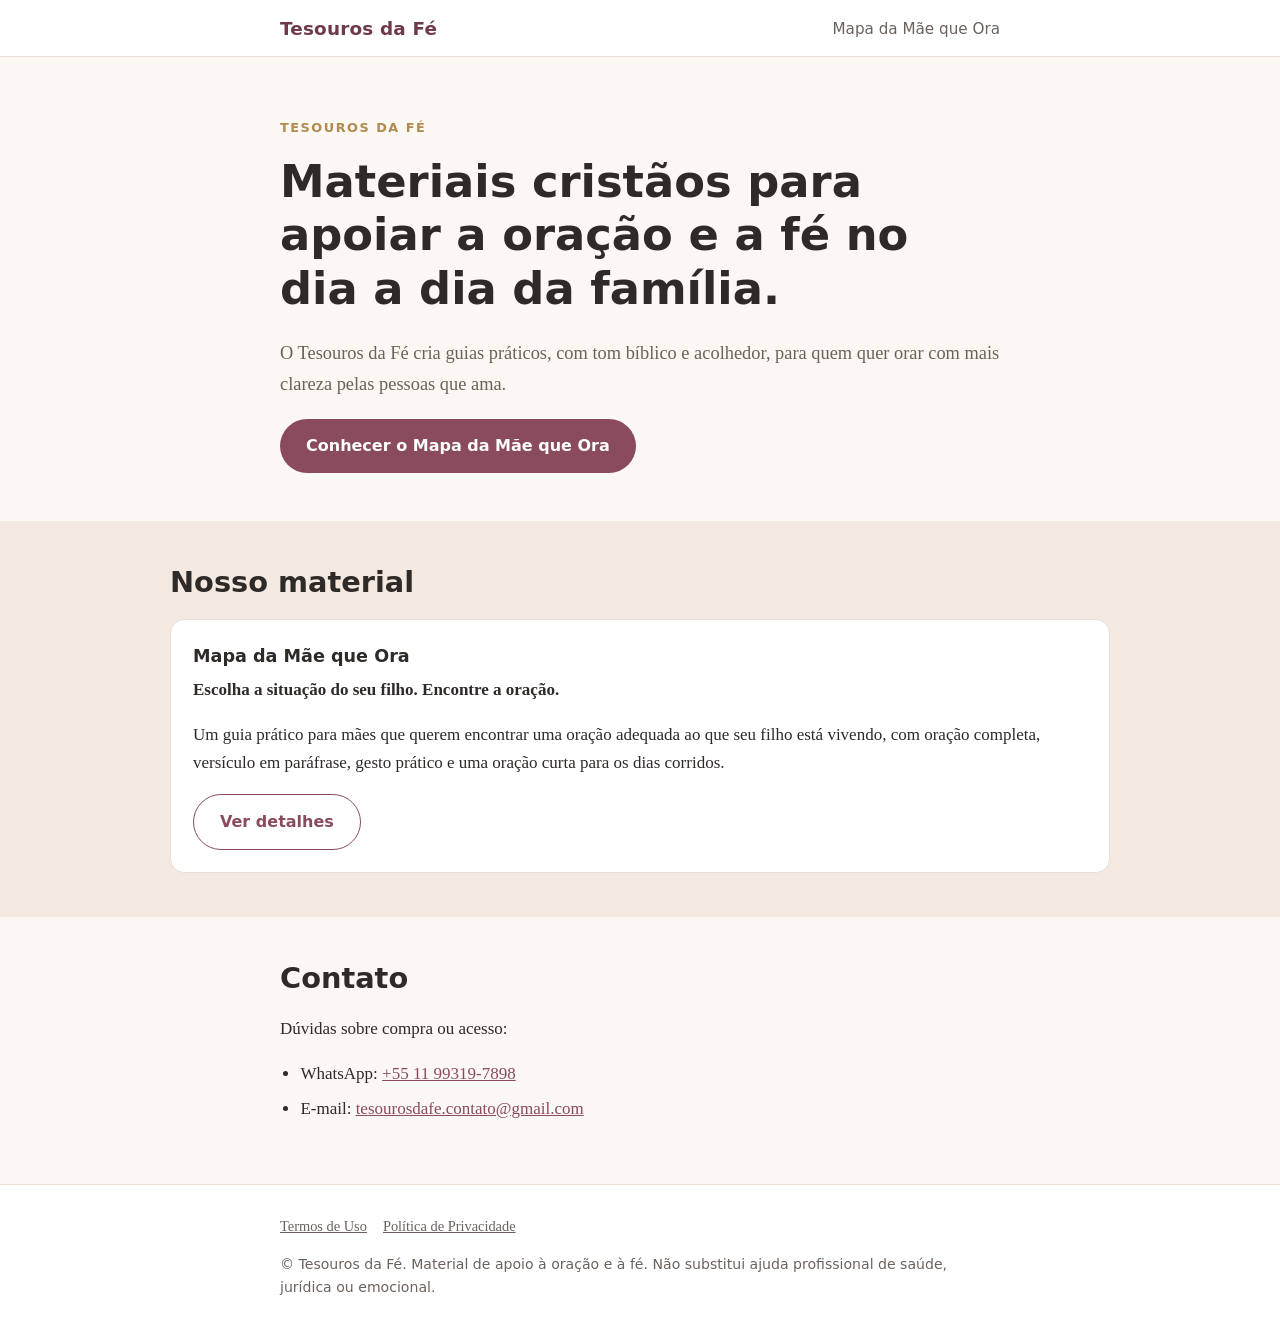
==== index.html @ fd704a69 "Site inicial do Tesouros da Fé Co-Authored-By: Claude Sonnet 5.5 <noreply@anthropic.com>" ====
<!doctype html>
<html lang="pt-BR">
<head>
<meta charset="utf-8">
<meta name="viewport" content="width=device-width,initial-scale=1">
<title>Tesouros da Fé</title>
<meta name="description" content="Tesouros da Fé: materiais cristãos para apoiar a oração e a fé no dia a dia da família. Conheça o Mapa da Mãe que Ora.">
<link rel="canonical" href="https://tesourosdafe.site/">
<link rel="stylesheet" href="assets/style.css">
</head>
<body>
<header class="site"><div class="wrap">
  <a class="brand" href="./">Tesouros da Fé</a>
  <nav class="nav"><a href="mapa-da-mae-que-ora/">Mapa da Mãe que Ora</a></nav>
</div></header>

<main>
<section class="hero"><div class="wrap">
  <span class="eyebrow">Tesouros da Fé</span>
  <h1>Materiais cristãos para apoiar a oração e a fé no dia a dia da família.</h1>
  <p class="lead">O Tesouros da Fé cria guias práticos, com tom bíblico e acolhedor, para quem quer orar com mais clareza pelas pessoas que ama.</p>
  <div class="actions"><a class="btn" href="mapa-da-mae-que-ora/">Conhecer o Mapa da Mãe que Ora</a></div>
</div></section>

<section class="alt"><div class="wrap wide">
  <h2>Nosso material</h2>
  <div class="card">
    <h3 style="margin-top:0">Mapa da Mãe que Ora</h3>
    <p><strong>Escolha a situação do seu filho. Encontre a oração.</strong></p>
    <p>Um guia prático para mães que querem encontrar uma oração adequada ao que seu filho está vivendo, com oração completa, versículo em paráfrase, gesto prático e uma oração curta para os dias corridos.</p>
    <a class="btn ghost" href="mapa-da-mae-que-ora/">Ver detalhes</a>
  </div>
</div></section>

<section><div class="wrap">
  <h2>Contato</h2>
  <p>Dúvidas sobre compra ou acesso:</p>
  <ul class="dash">
    <li>WhatsApp: <a href="https://wa.me/5511993197898">+55 11 99319-7898</a></li>
    <li>E-mail: <a href="mailto:tesourosdafe.contato@gmail.com">tesourosdafe.contato@gmail.com</a></li>
  </ul>
</div></section>
</main>

<footer class="site"><div class="wrap">
  <p><a href="termos/">Termos de Uso</a><a href="privacidade/">Política de Privacidade</a></p>
  <p class="small">© Tesouros da Fé. Material de apoio à oração e à fé. Não substitui ajuda profissional de saúde, jurídica ou emocional.</p>
</div></footer>
</body>
</html>
---- assets/style.css ----
:root{
  --bg:#fbf7f2;--surface:#ffffff;--ink:#2e2a28;--muted:#6b625d;
  --accent:#8a4b5c;--accent-dark:#6e3a49;--gold:#b08a4e;--line:#eadfd6;--soft:#f3e9e1;
  --radius:14px;
}
*{box-sizing:border-box}
html{-webkit-text-size-adjust:100%}
body{margin:0;background:var(--bg);color:var(--ink);font:17px/1.65 Georgia,"Times New Roman",serif}
h1,h2,h3,.btn,.nav,.eyebrow,.small{font-family:system-ui,-apple-system,"Segoe UI",Roboto,Arial,sans-serif}
h1{font-size:clamp(1.9rem,6vw,2.8rem);line-height:1.2;margin:.3em 0 .5em;font-weight:700}
h2{font-size:clamp(1.4rem,4.5vw,1.8rem);line-height:1.25;margin:0 0 .6em}
h3{font-size:1.1rem;margin:1.2em 0 .3em}
p{margin:0 0 1em}
a{color:var(--accent)}
.wrap{max-width:760px;margin:0 auto;padding:0 20px}
.wide{max-width:980px}
header.site{background:var(--surface);border-bottom:1px solid var(--line)}
header.site .wrap{display:flex;align-items:center;justify-content:space-between;gap:12px;padding-top:14px;padding-bottom:14px;flex-wrap:wrap}
.brand{font:700 1.15rem system-ui,sans-serif;color:var(--accent-dark);text-decoration:none;letter-spacing:.01em}
.nav a{margin-left:16px;font-size:.95rem;color:var(--muted);text-decoration:none}
.nav a:hover{color:var(--accent)}
section{padding:44px 0}
section.alt{background:var(--soft)}
.hero{padding:56px 0 48px}
.eyebrow{display:inline-block;font-size:.8rem;letter-spacing:.12em;text-transform:uppercase;color:var(--gold);font-weight:600}
.lead{font-size:1.15rem;color:var(--muted)}
.btn{display:inline-block;background:var(--accent);color:#fff;text-decoration:none;font-weight:600;padding:14px 26px;border-radius:999px;font-size:1rem}
.btn:hover{background:var(--accent-dark)}
.btn.ghost{background:transparent;color:var(--accent);border:1.5px solid var(--accent)}
.btn.ghost:hover{background:var(--soft)}
.actions{display:flex;gap:12px;flex-wrap:wrap;margin-top:20px}
.card{background:var(--surface);border:1px solid var(--line);border-radius:var(--radius);padding:22px}
.grid{display:grid;gap:16px;grid-template-columns:1fr}
@media(min-width:640px){.grid.two{grid-template-columns:1fr 1fr}.grid.three{grid-template-columns:repeat(3,1fr)}}
.check{list-style:none;padding:0;margin:0 0 1em}
.check li{padding-left:1.6em;position:relative;margin-bottom:.55em}
.check li::before{content:"✓";position:absolute;left:0;color:var(--gold);font-weight:700}
.dash{padding-left:1.2em}
.dash li{margin-bottom:.4em}
.small{font-size:.88rem;color:var(--muted)}
.price{font:700 2rem system-ui,sans-serif;color:var(--accent-dark)}
.note{border-left:3px solid var(--gold);background:var(--surface);padding:14px 18px;border-radius:0 var(--radius) var(--radius) 0;font-size:.95rem;color:var(--muted)}
.ph{background:#fff3cd;color:#664d03;padding:0 4px;border-radius:3px;font-family:system-ui,sans-serif;font-size:.92em}
details{background:var(--surface);border:1px solid var(--line);border-radius:var(--radius);padding:14px 18px;margin-bottom:10px}
summary{cursor:pointer;font:600 1rem system-ui,sans-serif}
details p{margin:.7em 0 0}
footer.site{border-top:1px solid var(--line);background:var(--surface);padding:30px 0;font-size:.9rem;color:var(--muted)}
footer.site a{color:var(--muted);margin-right:16px}
.legal h2{margin-top:1.6em;font-size:1.25rem}
.legal .banner{background:#fff3cd;border:1px solid #e6d28a;color:#664d03;padding:12px 16px;border-radius:var(--radius);font:.92rem system-ui,sans-serif;margin-bottom:24px}
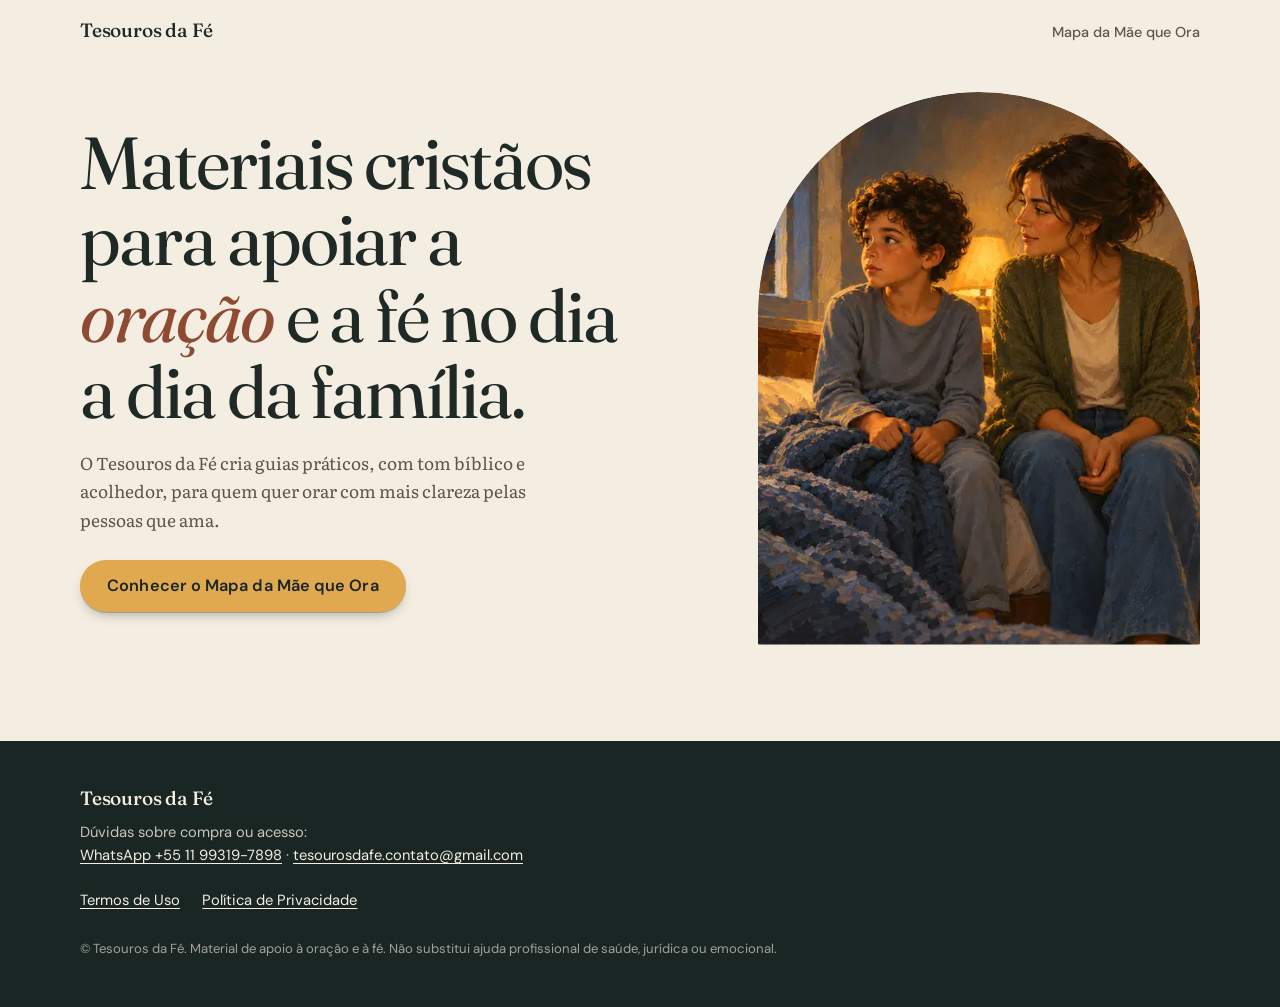
==== commit 037a8821: "Publica versão visual aprovada do site (imagens, fontes, favicon) Inclui imagens WebP derivadas das " ====
--- a/index.html
+++ b/index.html
@@ -5,46 +5,39 @@
 <meta name="viewport" content="width=device-width,initial-scale=1">
 <title>Tesouros da Fé</title>
 <meta name="description" content="Tesouros da Fé: materiais cristãos para apoiar a oração e a fé no dia a dia da família. Conheça o Mapa da Mãe que Ora.">
+<meta name="theme-color" content="#f4eee2">
 <link rel="canonical" href="https://tesourosdafe.site/">
+<link rel="preload" href="assets/fonts/fraunces.woff2" as="font" type="font/woff2" crossorigin>
+<link rel="icon" href="assets/favicon.svg" type="image/svg+xml">
 <link rel="stylesheet" href="assets/style.css">
+<script>document.documentElement.classList.add('js');setTimeout(function(){document.documentElement.classList.remove('js')},5000)</script>
 </head>
 <body>
+<a class="skip" href="#conteudo">Ir para o conteúdo</a>
 <header class="site"><div class="wrap">
   <a class="brand" href="./">Tesouros da Fé</a>
-  <nav class="nav"><a href="mapa-da-mae-que-ora/">Mapa da Mãe que Ora</a></nav>
+  <nav class="nav" aria-label="Principal"><a href="mapa-da-mae-que-ora/">Mapa da Mãe que Ora</a></nav>
 </div></header>
 
-<main>
+<main id="conteudo">
 <section class="hero"><div class="wrap">
-  <span class="eyebrow">Tesouros da Fé</span>
-  <h1>Materiais cristãos para apoiar a oração e a fé no dia a dia da família.</h1>
-  <p class="lead">O Tesouros da Fé cria guias práticos, com tom bíblico e acolhedor, para quem quer orar com mais clareza pelas pessoas que ama.</p>
-  <div class="actions"><a class="btn" href="mapa-da-mae-que-ora/">Conhecer o Mapa da Mãe que Ora</a></div>
-</div></section>
-
-<section class="alt"><div class="wrap wide">
-  <h2>Nosso material</h2>
-  <div class="card">
-    <h3 style="margin-top:0">Mapa da Mãe que Ora</h3>
-    <p><strong>Escolha a situação do seu filho. Encontre a oração.</strong></p>
-    <p>Um guia prático para mães que querem encontrar uma oração adequada ao que seu filho está vivendo, com oração completa, versículo em paráfrase, gesto prático e uma oração curta para os dias corridos.</p>
-    <a class="btn ghost" href="mapa-da-mae-que-ora/">Ver detalhes</a>
+  <div class="txt">
+    <h1>Materiais cristãos para apoiar a <em>oração</em> e a fé no dia a dia da família.</h1>
+    <p class="sub">O Tesouros da Fé cria guias práticos, com tom bíblico e acolhedor, para quem quer orar com mais clareza pelas pessoas que ama.</p>
+    <a class="btn" href="mapa-da-mae-que-ora/">Conhecer o Mapa da Mãe que Ora</a>
   </div>
-</div></section>
-
-<section><div class="wrap">
-  <h2>Contato</h2>
-  <p>Dúvidas sobre compra ou acesso:</p>
-  <ul class="dash">
-    <li>WhatsApp: <a href="https://wa.me/5511993197898">+55 11 99319-7898</a></li>
-    <li>E-mail: <a href="mailto:tesourosdafe.contato@gmail.com">tesourosdafe.contato@gmail.com</a></li>
-  </ul>
+  <div class="arco">
+    <img src="assets/img/s1-640.webp" srcset="assets/img/s1-640.webp 640w, assets/img/s1-1100.webp 1100w" sizes="(min-width:960px) 480px, 90vw" width="1100" height="1100" fetchpriority="high" alt="Mãe e filho sentados lado a lado na cama, à noite, olhando na mesma direção">
+  </div>
 </div></section>
 </main>
 
 <footer class="site"><div class="wrap">
-  <p><a href="termos/">Termos de Uso</a><a href="privacidade/">Política de Privacidade</a></p>
-  <p class="small">© Tesouros da Fé. Material de apoio à oração e à fé. Não substitui ajuda profissional de saúde, jurídica ou emocional.</p>
+  <a class="brand" href="./">Tesouros da Fé</a>
+  <p style="margin:0">Dúvidas sobre compra ou acesso:<br><a href="https://wa.me/5511993197898">WhatsApp +55 11 99319-7898</a> · <a href="mailto:tesourosdafe.contato@gmail.com">tesourosdafe.contato@gmail.com</a></p>
+  <div class="links"><a href="termos/">Termos de Uso</a><a href="privacidade/">Política de Privacidade</a></div>
+  <p class="fine">© Tesouros da Fé. Material de apoio à oração e à fé. Não substitui ajuda profissional de saúde, jurídica ou emocional.</p>
 </div></footer>
+<script src="assets/site.js" defer></script>
 </body>
 </html>
--- a/assets/style.css
+++ b/assets/style.css
@@ -1,50 +1,228 @@
+/* Tesouros da Fé — sistema visual. Tokens herdados do próprio Mapa (PDF final). */
+@font-face{font-family:Fraunces;font-style:normal;font-weight:100 900;font-display:swap;src:url(fonts/fraunces.woff2) format("woff2")}
+@font-face{font-family:Fraunces;font-style:italic;font-weight:300 700;font-display:swap;src:url(fonts/fraunces-italic.woff2) format("woff2")}
+@font-face{font-family:Literata;font-style:normal;font-weight:300 700;font-display:swap;src:url(fonts/literata.woff2) format("woff2")}
+@font-face{font-family:Literata;font-style:italic;font-weight:300 700;font-display:swap;src:url(fonts/literata-italic.woff2) format("woff2")}
+@font-face{font-family:"DM Sans";font-style:normal;font-weight:300 700;font-display:swap;src:url(fonts/dm-sans.woff2) format("woff2")}
+
 :root{
-  --bg:#fbf7f2;--surface:#ffffff;--ink:#2e2a28;--muted:#6b625d;
-  --accent:#8a4b5c;--accent-dark:#6e3a49;--gold:#b08a4e;--line:#eadfd6;--soft:#f3e9e1;
-  --radius:14px;
+  --papel:#f4eee2;--linho:#ebe2d0;--tinta:#1f2a27;--musgo:#2f4a44;--noite:#1a2623;
+  --terra:#8f4a33;--terra-m:#a85f45;--ocre:#c79a4e;--ambar:#f0c478;--acao:#e0a94f;
+  --cinza:#5d574b;--linha:rgba(31,42,39,.16);--linha-noite:rgba(244,238,226,.18);
+  --serif:Fraunces,Georgia,"Times New Roman",serif;
+  --texto:Literata,Georgia,serif;
+  --sans:"DM Sans",system-ui,-apple-system,"Segoe UI",Roboto,sans-serif;
+  --gut:1.25rem;
+  --arco:999px 999px 6px 6px;
+  --out:cubic-bezier(.16,1,.3,1);
+  color-scheme:light;
 }
 *{box-sizing:border-box}
-html{-webkit-text-size-adjust:100%}
-body{margin:0;background:var(--bg);color:var(--ink);font:17px/1.65 Georgia,"Times New Roman",serif}
-h1,h2,h3,.btn,.nav,.eyebrow,.small{font-family:system-ui,-apple-system,"Segoe UI",Roboto,Arial,sans-serif}
-h1{font-size:clamp(1.9rem,6vw,2.8rem);line-height:1.2;margin:.3em 0 .5em;font-weight:700}
-h2{font-size:clamp(1.4rem,4.5vw,1.8rem);line-height:1.25;margin:0 0 .6em}
-h3{font-size:1.1rem;margin:1.2em 0 .3em}
+html{-webkit-text-size-adjust:100%;scroll-behavior:smooth;scrollbar-color:var(--terra-m) var(--linho);scroll-padding-top:1rem}
+body{margin:0;background:var(--papel);color:var(--tinta);font:400 1.0625rem/1.65 var(--texto);text-rendering:optimizeLegibility;-webkit-font-smoothing:antialiased;overflow-x:hidden}
+img{display:block;max-width:100%;height:auto}
+a{color:var(--terra);text-underline-offset:.2em;text-decoration-thickness:1px}
+::selection{background:var(--ambar);color:var(--noite)}
+:focus-visible{outline:2px solid var(--terra);outline-offset:3px;border-radius:3px}
+.night :focus-visible{outline-color:var(--ambar)}
 p{margin:0 0 1em}
-a{color:var(--accent)}
-.wrap{max-width:760px;margin:0 auto;padding:0 20px}
-.wide{max-width:980px}
-header.site{background:var(--surface);border-bottom:1px solid var(--line)}
-header.site .wrap{display:flex;align-items:center;justify-content:space-between;gap:12px;padding-top:14px;padding-bottom:14px;flex-wrap:wrap}
-.brand{font:700 1.15rem system-ui,sans-serif;color:var(--accent-dark);text-decoration:none;letter-spacing:.01em}
-.nav a{margin-left:16px;font-size:.95rem;color:var(--muted);text-decoration:none}
-.nav a:hover{color:var(--accent)}
-section{padding:44px 0}
-section.alt{background:var(--soft)}
-.hero{padding:56px 0 48px}
-.eyebrow{display:inline-block;font-size:.8rem;letter-spacing:.12em;text-transform:uppercase;color:var(--gold);font-weight:600}
-.lead{font-size:1.15rem;color:var(--muted)}
-.btn{display:inline-block;background:var(--accent);color:#fff;text-decoration:none;font-weight:600;padding:14px 26px;border-radius:999px;font-size:1rem}
-.btn:hover{background:var(--accent-dark)}
-.btn.ghost{background:transparent;color:var(--accent);border:1.5px solid var(--accent)}
-.btn.ghost:hover{background:var(--soft)}
-.actions{display:flex;gap:12px;flex-wrap:wrap;margin-top:20px}
-.card{background:var(--surface);border:1px solid var(--line);border-radius:var(--radius);padding:22px}
-.grid{display:grid;gap:16px;grid-template-columns:1fr}
-@media(min-width:640px){.grid.two{grid-template-columns:1fr 1fr}.grid.three{grid-template-columns:repeat(3,1fr)}}
-.check{list-style:none;padding:0;margin:0 0 1em}
-.check li{padding-left:1.6em;position:relative;margin-bottom:.55em}
-.check li::before{content:"✓";position:absolute;left:0;color:var(--gold);font-weight:700}
-.dash{padding-left:1.2em}
-.dash li{margin-bottom:.4em}
-.small{font-size:.88rem;color:var(--muted)}
-.price{font:700 2rem system-ui,sans-serif;color:var(--accent-dark)}
-.note{border-left:3px solid var(--gold);background:var(--surface);padding:14px 18px;border-radius:0 var(--radius) var(--radius) 0;font-size:.95rem;color:var(--muted)}
-.ph{background:#fff3cd;color:#664d03;padding:0 4px;border-radius:3px;font-family:system-ui,sans-serif;font-size:.92em}
-details{background:var(--surface);border:1px solid var(--line);border-radius:var(--radius);padding:14px 18px;margin-bottom:10px}
-summary{cursor:pointer;font:600 1rem system-ui,sans-serif}
-details p{margin:.7em 0 0}
-footer.site{border-top:1px solid var(--line);background:var(--surface);padding:30px 0;font-size:.9rem;color:var(--muted)}
-footer.site a{color:var(--muted);margin-right:16px}
-.legal h2{margin-top:1.6em;font-size:1.25rem}
-.legal .banner{background:#fff3cd;border:1px solid #e6d28a;color:#664d03;padding:12px 16px;border-radius:var(--radius);font:.92rem system-ui,sans-serif;margin-bottom:24px}
+h1,h2,h3{font-family:var(--serif);font-weight:400;margin:0;text-wrap:balance;letter-spacing:-.015em}
+h1{font-size:clamp(2.15rem,9.4vw,4.6rem);line-height:1.04;letter-spacing:-.028em}
+h2{font-size:clamp(1.85rem,6.8vw,3rem);line-height:1.1}
+h3{font-size:1.4rem;line-height:1.2}
+em{font-style:italic}
+.wrap{width:min(100% - 2*var(--gut),70rem);margin-inline:auto}
+.small{font:400 .9rem/1.5 var(--sans);color:var(--cinza)}
+.skip{position:absolute;left:-999px;top:0;background:var(--noite);color:var(--papel);padding:.6rem 1rem;font:500 .9rem var(--sans);z-index:99}
+.skip:focus{left:var(--gut);top:.5rem}
+
+/* topo */
+header.site{padding:1rem 0}
+header.site .wrap{display:flex;align-items:baseline;justify-content:space-between;gap:1rem}
+.brand{white-space:nowrap;font:500 1.2rem/1 var(--serif);letter-spacing:-.01em;color:var(--tinta);text-decoration:none}
+.nav a{font:500 .9rem var(--sans);color:var(--cinza);text-decoration:none;margin-left:1.25rem;padding:.5rem 0}
+.nav a:hover{color:var(--terra)}
+@media (max-width:379px){.nav a:first-child:not(:last-child){display:none}}
+
+/* botão: única ação da página */
+.btn{display:inline-flex;align-items:center;justify-content:center;min-height:3.25rem;padding:.8rem 1.7rem;background:var(--acao);color:var(--noite);font:600 1.02rem/1.2 var(--sans);letter-spacing:.005em;text-decoration:none;border-radius:999px;border:0;cursor:pointer;box-shadow:0 1px 0 rgba(0,0,0,.18),0 6px 14px -6px rgba(0,0,0,.4);transition:background .25s var(--out),transform .25s var(--out),box-shadow .25s var(--out)}
+.btn:hover{background:var(--ambar);transform:translateY(-1px);box-shadow:0 1px 0 rgba(0,0,0,.18),0 10px 18px -8px rgba(0,0,0,.45)}
+.btn:active{transform:translateY(0)}
+.btn.block{display:flex;width:100%}
+.btn.ghost{background:transparent;color:var(--tinta);box-shadow:inset 0 0 0 1.5px var(--tinta)}
+.btn.ghost:hover{background:var(--linho)}
+.night .btn{background:var(--ambar);color:var(--noite)}
+.night .btn:hover{background:#f7d79a}
+.micro{font:400 .86rem/1.4 var(--sans);color:var(--cinza);margin:.85rem 0 0}
+.night .micro{color:rgba(244,238,226,.72)}
+
+/* seções */
+section{padding:4.25rem 0}
+.lead{font-size:1.12rem;color:var(--cinza);max-width:34rem}
+.night{background:var(--noite);color:var(--papel)}
+.night .lead{color:rgba(244,238,226,.78)}
+.linho{background:var(--linho)}
+.head{margin-bottom:2.25rem}
+.head h2{max-width:20ch}
+.head .lead{margin:1rem 0 0}
+
+/* hero */
+.hero{padding:1rem 0 3.5rem}
+.hero .wrap{display:grid;gap:2rem}
+.hero h1 em{color:var(--terra)}
+.hero .sub{font-size:1.08rem;color:var(--cinza);margin:1.1rem 0 1.6rem;max-width:30rem}
+.arco{border-radius:var(--arco);overflow:hidden;background:var(--linho)}
+.arco img{width:100%;height:100%;object-fit:cover}
+.hero .arco{aspect-ratio:4/5;width:min(100%,30rem);margin-inline:auto}
+.hero .arco img{object-position:56% 50%}
+
+/* como funciona — tipografia, sem cartões */
+.passos{list-style:none;margin:0;padding:0;counter-reset:p;border-top:1px solid var(--linha)}
+.passos li{display:grid;grid-template-columns:3.2rem 1fr;gap:.25rem 1rem;padding:1.5rem 0;border-bottom:1px solid var(--linha);counter-increment:p}
+.passos li::before{content:counter(p);font:italic 400 3rem/.9 var(--serif);color:var(--terra);grid-row:span 2}
+.passos h3{font-size:1.35rem}
+.passos p{margin:0;color:var(--cinza)}
+
+/* mapa: 6 territórios */
+.terr{list-style:none;margin:0;padding:0;display:grid;gap:0}
+.terr li{display:grid;grid-template-columns:5.5rem 1fr;gap:1rem 1.15rem;align-items:start;padding:1.4rem 0;border-top:2px solid var(--c,var(--terra))}
+.terr .arco{aspect-ratio:4/5;width:5.5rem}
+.terr .n{font:italic 400 1.1rem/1 var(--serif);color:var(--c,var(--terra))}
+.terr h3{margin:.2rem 0 .25rem}
+.terr .range{font:500 .78rem/1 var(--sans);letter-spacing:.08em;text-transform:uppercase;color:var(--cinza);margin:0 0 .6rem}
+.terr p.l{margin:0;font-size:.98rem;line-height:1.55;color:var(--cinza)}
+
+/* demonstração real */
+.demo{display:grid;gap:2.25rem}
+.demo .arco{aspect-ratio:4/5;width:min(100%,24rem)}
+.demo .arco img{object-position:50% 40%}
+.demo .titulo{font:400 clamp(1.7rem,6vw,2.4rem)/1.12 var(--serif);margin:1.4rem 0 .5rem}
+.demo .para{font:italic 400 1.05rem/1.5 var(--texto);color:rgba(244,238,226,.78);margin:0}
+.bloco{padding:1.4rem 0;border-top:1px solid var(--linha-noite)}
+.bloco h3{font:600 .76rem/1 var(--sans);letter-spacing:.14em;text-transform:uppercase;color:var(--ambar);margin:0 0 .9rem}
+.bloco p:last-child{margin-bottom:0}
+.oracao{font:italic 400 1.2rem/1.5 var(--serif);color:var(--papel)}
+.trecho p{color:rgba(244,238,226,.9)}
+.trecho .mais{font:400 .9rem var(--sans);color:rgba(244,238,226,.65);margin-top:.9rem}
+.nome{color:var(--ambar);font-style:normal;white-space:nowrap}
+.ver{font:italic 400 1.3rem/1.45 var(--serif);margin:0 0 .6rem}
+.nota{font:italic 400 .9rem/1.5 var(--texto);color:rgba(244,238,226,.68)}
+.demo .legenda{font:400 .86rem/1.4 var(--sans);color:rgba(244,238,226,.65);margin-top:1.5rem}
+
+/* produto por dentro */
+.faixa{display:flex;gap:1rem;overflow-x:auto;scroll-snap-type:x mandatory;padding:.25rem var(--gut) 1.25rem;margin:0 calc(-1*var(--gut));scrollbar-width:thin}
+.faixa figure{flex:0 0 min(62vw,15rem);margin:0;scroll-snap-align:center}
+.faixa img{width:100%;border-radius:6px;box-shadow:0 14px 28px -14px rgba(26,38,35,.5),0 2px 4px rgba(26,38,35,.12)}
+.faixa figcaption{font:400 .82rem/1.35 var(--sans);color:var(--cinza);margin-top:.7rem}
+.a5{display:grid;gap:1.75rem;margin-top:3.5rem;align-items:end}
+.a5 .cap{margin:0}
+.a5 .spread{margin:0;max-width:none}
+.a5 img{border-radius:4px;box-shadow:0 18px 34px -16px rgba(26,38,35,.5),0 2px 5px rgba(26,38,35,.12)}
+.a5 .capa{width:min(48%,11rem)}
+.spread{margin-top:1.5rem;width:100%;max-width:46rem;border-radius:4px;box-shadow:0 14px 28px -14px rgba(0,0,0,.4),0 2px 4px rgba(0,0,0,.1)}
+.dentro{list-style:none;margin:1.5rem 0 0;padding:0;border-top:1px solid var(--linha)}
+.dentro li{padding:.85rem 0;border-bottom:1px solid var(--linha);font-size:1rem}
+.dentro b{font-weight:600}
+
+/* para quem */
+.quem{display:grid;gap:2.5rem}
+.quem h2{font-size:clamp(1.6rem,5.6vw,2.2rem);margin-bottom:1rem}
+.rol{list-style:none;margin:0;padding:0}
+.rol li{padding:.75rem 0 .75rem 1.4rem;border-top:1px solid var(--linha);position:relative}
+.rol li::before{content:"";position:absolute;left:0;top:1.55rem;width:.7rem;height:1px;background:var(--terra)}
+.cuidado{margin-top:3rem;padding-top:1.5rem;border-top:2px solid var(--terra);max-width:44rem}
+.cuidado h3{font-size:1.5rem;margin-bottom:.7rem}
+.cuidado p{color:var(--cinza)}
+
+/* oferta */
+.oferta{display:grid;gap:2rem}
+.oferta .foto{border-radius:6px;overflow:hidden;aspect-ratio:16/10;background:var(--linho)}
+.oferta .foto img{width:100%;height:100%;object-fit:cover;object-position:50% 35%}
+.preco{font:400 clamp(3.2rem,15vw,5rem)/1 var(--serif);letter-spacing:-.03em;margin:.4rem 0 .2rem}
+.preco small{font:500 .95rem var(--sans);letter-spacing:0;color:var(--cinza);margin-left:.6rem}
+.recebe{list-style:none;margin:1.4rem 0 1.7rem;padding:0;border-top:1px solid var(--linha)}
+.recebe li{padding:.7rem 0;border-bottom:1px solid var(--linha)}
+.garantia{margin-top:1.6rem;padding-top:1.3rem;border-top:1px solid var(--linha)}
+.garantia h3{font-size:1.35rem;margin-bottom:.4rem}
+.garantia p{margin:0;color:var(--cinza)}
+
+/* FAQ */
+.faq{max-width:46rem}
+details{border-top:1px solid var(--linha)}
+details:last-of-type{border-bottom:1px solid var(--linha)}
+summary{list-style:none;cursor:pointer;display:flex;justify-content:space-between;align-items:center;gap:1rem;padding:1.1rem 0;font:500 1.0625rem/1.35 var(--sans);min-height:3.25rem}
+summary::-webkit-details-marker{display:none}
+summary::after{content:"";flex:none;width:.9rem;height:.9rem;background:linear-gradient(var(--terra),var(--terra)) center/100% 1.5px no-repeat,linear-gradient(var(--terra),var(--terra)) center/1.5px 100% no-repeat;transition:transform .3s var(--out)}
+details[open] summary::after{transform:rotate(45deg)}
+details p{margin:0 0 1.2rem;color:var(--cinza);max-width:38rem}
+
+/* rodapé */
+footer.site{background:var(--noite);color:rgba(244,238,226,.8);padding:3rem 0 6.5rem;font:400 .92rem/1.6 var(--sans)}
+footer.site a{color:var(--papel)}
+footer.site .brand{color:var(--papel);display:inline-block;margin-bottom:.8rem}
+footer.site .links{display:flex;flex-wrap:wrap;gap:.4rem 1.4rem;margin:1rem 0}
+footer.site .links a{padding:.35rem 0}
+footer.site .fine{font-size:.82rem;color:rgba(244,238,226,.62);max-width:44rem;margin:1.2rem 0 0}
+
+/* CTA fixo no celular */
+.fixo{position:fixed;left:0;right:0;bottom:0;z-index:20;padding:.7rem var(--gut) calc(.7rem + env(safe-area-inset-bottom));background:linear-gradient(rgba(244,238,226,0),var(--papel) 38%);transform:translateY(110%);transition:transform .45s var(--out);pointer-events:none}
+.fixo.on{transform:none}
+.fixo .btn{pointer-events:auto;width:100%}
+
+/* revelação discreta (só com JS; conteúdo visível sem ele) */
+.js .rv{opacity:0;transform:translateY(14px);transition:opacity .8s var(--out),transform .8s var(--out)}
+.js .rv.in{opacity:1;transform:none}
+.js .hero .arco{clip-path:inset(12% 12% 0 12% round 999px 999px 6px 6px);transition:clip-path 1.1s var(--out)}
+.js .hero .arco.in{clip-path:inset(0 0 0 0 round 999px 999px 6px 6px)}
+
+/* páginas legais e 404 (mantidas) */
+.legal{padding:2rem 0 4rem}
+.legal .wrap{width:min(100% - 2*var(--gut),44rem)}
+.legal h1{font-size:clamp(2rem,7vw,2.8rem);margin-bottom:.6rem}
+.legal h2{font-size:1.35rem;margin:2rem 0 .6rem}
+.legal .banner{background:#fff3cd;border:1px solid #e6d28a;color:#664d03;padding:.8rem 1rem;border-radius:6px;font:.92rem/1.5 var(--sans);margin-bottom:1.5rem}
+.ph{background:#fff3cd;color:#664d03;padding:0 4px;border-radius:3px;font-family:var(--sans);font-size:.92em}
+.dash{padding-left:1.2rem}.dash li{margin-bottom:.4rem}
+.centro{min-height:60vh;display:grid;place-content:center;text-align:center;gap:1rem;padding:2rem var(--gut)}
+
+/* ≥ 700px */
+@media (min-width:700px){
+  :root{--gut:2rem}
+  section{padding:6rem 0}
+  .terr{grid-template-columns:1fr 1fr;column-gap:3rem}
+  .terr li{grid-template-columns:7rem 1fr}
+  .terr .arco{width:7rem}
+  .faixa{margin:0;padding-inline:0}
+  .faixa figure{flex-basis:14rem}
+  .quem{grid-template-columns:1fr 1fr;gap:4rem}
+  .a5{grid-template-columns:13rem 1fr;gap:1.5rem 2.5rem;max-width:60rem}
+  .a5 .capa{width:13rem}
+  .a5 .cap{grid-column:1/-1}
+}
+/* ≥ 960px: composição, não só esticar */
+@media (min-width:960px){
+  .hero{padding:2rem 0 6rem}
+  .hero .wrap{grid-template-columns:1.15fr .85fr;gap:5rem;align-items:center}
+  .hero .arco{margin-inline:0 0;justify-self:end;width:100%;max-width:30rem}
+  .passos{display:grid;grid-template-columns:repeat(3,1fr);border-top:0;gap:0 2.5rem}
+  .passos li{display:block;border-top:1px solid var(--linha);border-bottom:0;padding:1.6rem 0 0}
+  .passos li::before{display:block;margin-bottom:.9rem}
+  .terr{grid-template-columns:repeat(3,1fr)}
+  .terr li{grid-template-columns:1fr;gap:1rem}
+  .terr .arco{width:100%;max-width:11rem}
+  .demo{grid-template-columns:.8fr 1.2fr;gap:5rem;align-items:start}
+  .demo .lado{position:sticky;top:2rem}
+  .oferta{grid-template-columns:1.05fr .95fr;gap:5rem;align-items:center}
+  .oferta .foto{aspect-ratio:4/5}
+  #faq .wrap{display:grid;grid-template-columns:.7fr 1.3fr;gap:4rem;align-items:start}
+  #faq .head{margin:0;position:sticky;top:2rem}
+  .fixo{display:none}
+  footer.site{padding-bottom:3rem}
+  .faixa{overflow:visible;flex-wrap:nowrap;justify-content:space-between}
+  .faixa figure{flex:1 1 0}
+}
+@media (prefers-reduced-motion:reduce){
+  html{scroll-behavior:auto}
+  *{transition-duration:.01ms!important;animation-duration:.01ms!important}
+  .js .rv,.js .hero .arco{opacity:1;transform:none;clip-path:none}
+}
